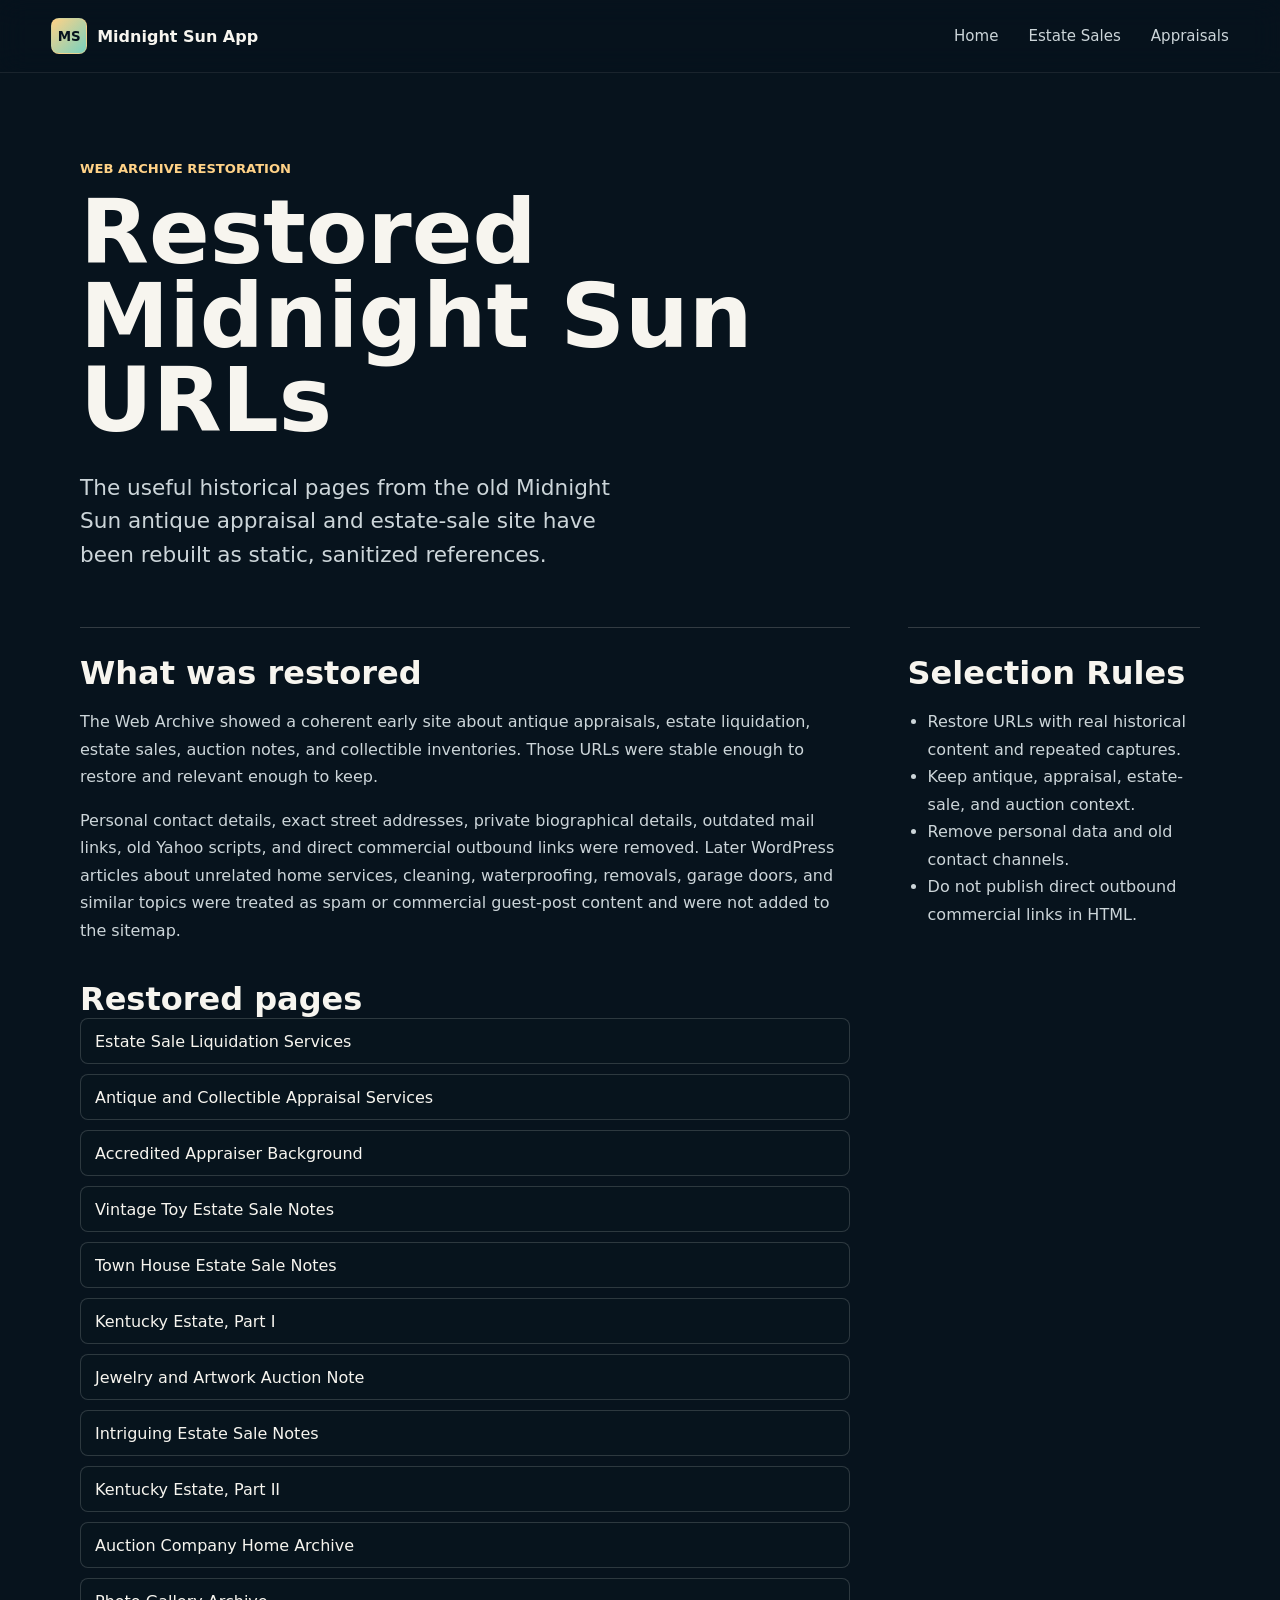
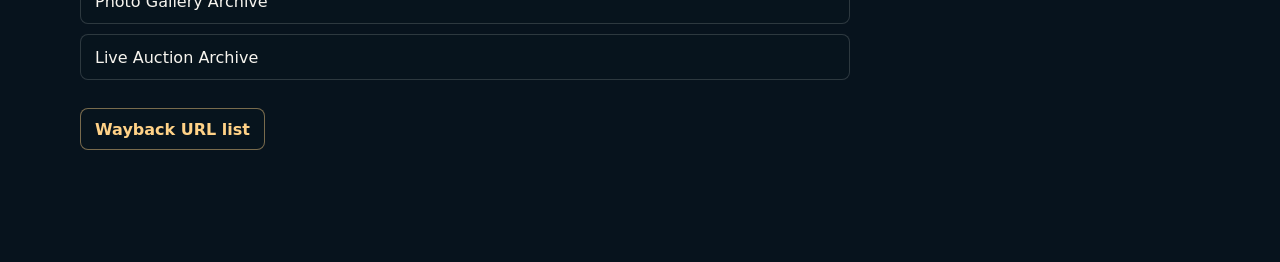
==== archive/index.html @ 5b2206c0 "Restore sanitized archive URLs" ====
<!doctype html>
<html lang="en">
<head>
  <meta charset="utf-8">
  <meta name="viewport" content="width=device-width, initial-scale=1">
  <title>Restored Midnight Sun Archive</title>
  <meta name="description" content="A clean restored index of useful historical Midnight Sun antique appraisal and estate-sale URLs.">
  <link rel="canonical" href="https://midnightsunapp.com/archive/">
  <meta property="og:type" content="website">
  <meta property="og:title" content="Restored Midnight Sun Archive">
  <meta property="og:description" content="Useful historical URLs restored without personal details, spam, or direct commercial links.">
  <meta property="og:url" content="https://midnightsunapp.com/archive/">
  <meta property="og:image" content="https://midnightsunapp.com/assets/midnight-sun-hero.png">
  <meta name="twitter:card" content="summary_large_image">
  <link rel="stylesheet" href="/styles.css">
</head>
<body class="archive-page">
  <header class="site-header" aria-label="Site header">
    <a class="brand" href="/" aria-label="Midnight Sun App home">
      <span class="brand-mark" aria-hidden="true">MS</span>
      <span>Midnight Sun App</span>
    </a>
    <nav class="nav" aria-label="Primary navigation">
      <a href="/">Home</a>
      <a href="/sun2">Estate Sales</a>
      <a href="/sun3">Appraisals</a>
    </nav>
  </header>

  <main class="content-page">
    <section class="page-hero" aria-labelledby="archive-title">
      <p class="eyebrow">Web Archive restoration</p>
      <h1 id="archive-title">Restored Midnight Sun URLs</h1>
      <p class="hero-copy">The useful historical pages from the old Midnight Sun antique appraisal and estate-sale site have been rebuilt as static, sanitized references.</p>
    </section>

    <section class="article-layout">
      <article class="article-body">
        <h2>What was restored</h2>
        <p>The Web Archive showed a coherent early site about antique appraisals, estate liquidation, estate sales, auction notes, and collectible inventories. Those URLs were stable enough to restore and relevant enough to keep.</p>
        <p>Personal contact details, exact street addresses, private biographical details, outdated mail links, old Yahoo scripts, and direct commercial outbound links were removed. Later WordPress articles about unrelated home services, cleaning, waterproofing, removals, garage doors, and similar topics were treated as spam or commercial guest-post content and were not added to the sitemap.</p>

        <h2>Restored pages</h2>
        <div class="link-grid">
          <a href="/sun2">Estate Sale Liquidation Services</a>
          <a href="/sun3">Antique and Collectible Appraisal Services</a>
          <a href="/sun4">Accredited Appraiser Background</a>
          <a href="/sun6">Vintage Toy Estate Sale Notes</a>
          <a href="/sun7">Town House Estate Sale Notes</a>
          <a href="/sun8">Kentucky Estate, Part I</a>
          <a href="/sun9">Jewelry and Artwork Auction Note</a>
          <a href="/sun10">Intriguing Estate Sale Notes</a>
          <a href="/sun11">Kentucky Estate, Part II</a>
          <a href="/home">Auction Company Home Archive</a>
          <a href="/photo_gallery">Photo Gallery Archive</a>
          <a href="/live_auctions_only">Live Auction Archive</a>
        </div>

        <div class="source-actions" aria-label="Archive sources">
          <button type="button" class="text-button" data-js-link="wayback-cdx">Wayback URL list</button>
        </div>
      </article>

      <aside class="article-aside" aria-label="Restoration notes">
        <h2>Selection Rules</h2>
        <ul>
          <li>Restore URLs with real historical content and repeated captures.</li>
          <li>Keep antique, appraisal, estate-sale, and auction context.</li>
          <li>Remove personal data and old contact channels.</li>
          <li>Do not publish direct outbound commercial links in HTML.</li>
        </ul>
      </aside>
    </section>
  </main>
  <script src="/archive-links.js" defer></script>
</body>
</html>
---- styles.css ----
:root {
  color-scheme: dark;
  --ink: #f7f5ef;
  --muted: #ccd5d9;
  --panel: rgba(8, 22, 31, 0.76);
  --panel-border: rgba(247, 245, 239, 0.16);
  --line: rgba(247, 245, 239, 0.18);
  --night: #07131d;
  --deep: #0e2630;
  --sun: #f1a642;
  --sun-bright: #ffd287;
  --teal: #76d1bf;
  --max: 1120px;
}

* {
  box-sizing: border-box;
}

html {
  scroll-behavior: smooth;
}

body {
  margin: 0;
  min-width: 320px;
  font-family: Inter, ui-sans-serif, system-ui, -apple-system, BlinkMacSystemFont, "Segoe UI", sans-serif;
  color: var(--ink);
  background: var(--night);
}

a {
  color: inherit;
}

.site-header {
  position: fixed;
  z-index: 5;
  top: 0;
  left: 0;
  right: 0;
  display: flex;
  align-items: center;
  justify-content: space-between;
  gap: 24px;
  width: 100%;
  padding: 18px clamp(18px, 4vw, 54px);
  background: rgba(7, 19, 29, 0.68);
  border-bottom: 1px solid rgba(247, 245, 239, 0.08);
  backdrop-filter: blur(14px);
}

.brand {
  display: inline-flex;
  align-items: center;
  gap: 10px;
  min-width: 0;
  text-decoration: none;
  font-weight: 700;
}

.brand-mark {
  display: inline-grid;
  place-items: center;
  width: 36px;
  height: 36px;
  flex: 0 0 auto;
  border: 1px solid rgba(255, 210, 135, 0.5);
  border-radius: 8px;
  color: var(--night);
  background: linear-gradient(135deg, var(--sun-bright), var(--teal));
  font-size: 0.84rem;
}

.nav {
  display: flex;
  align-items: center;
  justify-content: flex-end;
  gap: clamp(14px, 3vw, 30px);
  color: var(--muted);
  font-size: 0.94rem;
}

.nav a {
  text-decoration: none;
}

.nav a:hover {
  color: var(--ink);
}

.hero {
  position: relative;
  display: grid;
  align-items: center;
  min-height: 82svh;
  padding: 120px clamp(18px, 4vw, 54px) 64px;
  overflow: hidden;
}

.hero-image,
.hero-scrim {
  position: absolute;
  inset: 0;
  width: 100%;
  height: 100%;
}

.hero-image {
  object-fit: cover;
}

.hero-scrim {
  background:
    linear-gradient(90deg, rgba(7, 19, 29, 0.95) 0%, rgba(7, 19, 29, 0.72) 35%, rgba(7, 19, 29, 0.22) 74%),
    linear-gradient(0deg, rgba(7, 19, 29, 0.82) 0%, rgba(7, 19, 29, 0) 44%);
}

.hero-content {
  position: relative;
  z-index: 1;
  width: min(680px, 100%);
  padding-top: 28px;
}

.eyebrow {
  margin: 0 0 14px;
  color: var(--sun-bright);
  font-size: 0.82rem;
  font-weight: 800;
  text-transform: uppercase;
}

h1,
h2,
h3,
p {
  overflow-wrap: anywhere;
}

h1 {
  margin: 0;
  font-size: clamp(3.4rem, 11vw, 7.5rem);
  line-height: 0.94;
}

.hero-copy {
  width: min(560px, 100%);
  margin: 28px 0 0;
  color: var(--muted);
  font-size: clamp(1.08rem, 2vw, 1.35rem);
  line-height: 1.55;
}

.hero-actions {
  display: flex;
  flex-wrap: wrap;
  gap: 12px;
  margin-top: 32px;
}

.button {
  display: inline-flex;
  align-items: center;
  justify-content: center;
  min-height: 46px;
  padding: 0 18px;
  border-radius: 8px;
  font-weight: 800;
  text-decoration: none;
}

.button.primary {
  color: var(--night);
  background: var(--sun-bright);
}

.button.secondary {
  border: 1px solid rgba(247, 245, 239, 0.26);
  color: var(--ink);
  background: rgba(8, 22, 31, 0.46);
}

.status-band {
  display: grid;
  grid-template-columns: repeat(3, minmax(0, 1fr));
  gap: 1px;
  background: var(--line);
  border-top: 1px solid var(--line);
  border-bottom: 1px solid var(--line);
}

.status-item {
  min-height: 112px;
  padding: 24px clamp(18px, 4vw, 54px);
  background: var(--deep);
}

.status-item strong,
.status-item span {
  display: block;
}

.status-item strong {
  color: var(--sun-bright);
  font-size: 0.78rem;
  text-transform: uppercase;
}

.status-item span {
  margin-top: 10px;
  color: var(--ink);
  font-size: clamp(1.05rem, 2vw, 1.3rem);
  font-weight: 750;
}

.section {
  display: grid;
  grid-template-columns: minmax(0, 0.9fr) minmax(0, 1.1fr);
  gap: clamp(28px, 6vw, 72px);
  width: min(var(--max), calc(100% - 36px));
  margin: 0 auto;
  padding: clamp(58px, 9vw, 104px) 0;
}

.section-copy h2 {
  margin: 0;
  font-size: clamp(2rem, 5vw, 4rem);
  line-height: 1.03;
}

.section-copy p:not(.eyebrow) {
  margin: 22px 0 0;
  color: var(--muted);
  font-size: 1.05rem;
  line-height: 1.75;
}

.principles-grid {
  display: grid;
  grid-template-columns: repeat(3, minmax(0, 1fr));
  gap: 14px;
}

.principle {
  min-height: 212px;
  padding: 22px;
  border: 1px solid var(--panel-border);
  border-radius: 8px;
  background: var(--panel);
}

.principle h3 {
  margin: 0;
  font-size: 1.18rem;
}

.principle p {
  margin: 14px 0 0;
  color: var(--muted);
  line-height: 1.65;
}

.archive-band {
  display: grid;
  grid-template-columns: minmax(0, 1fr) minmax(260px, 0.72fr);
  gap: clamp(24px, 5vw, 64px);
  width: min(var(--max), calc(100% - 36px));
  margin: 0 auto clamp(56px, 8vw, 96px);
  padding: clamp(28px, 5vw, 44px) 0 0;
  border-top: 1px solid var(--line);
}

.archive-band h2 {
  margin: 0;
  font-size: clamp(1.7rem, 3.5vw, 3rem);
  line-height: 1.08;
}

.archive-band p:not(.eyebrow) {
  margin: 18px 0 0;
  color: var(--muted);
  line-height: 1.72;
}

.archive-links,
.link-grid {
  display: grid;
  gap: 10px;
}

.archive-links a,
.link-grid a {
  display: flex;
  align-items: center;
  min-height: 46px;
  padding: 12px 14px;
  border: 1px solid var(--panel-border);
  border-radius: 8px;
  color: var(--ink);
  background: rgba(8, 22, 31, 0.56);
  text-decoration: none;
}

.archive-links a:hover,
.link-grid a:hover {
  border-color: rgba(255, 210, 135, 0.58);
  background: rgba(18, 42, 50, 0.78);
}

.archive-page .site-header {
  position: sticky;
}

.content-page {
  min-height: 100svh;
}

.page-hero {
  width: min(var(--max), calc(100% - 36px));
  margin: 0 auto;
  padding: clamp(54px, 8vw, 88px) 0 clamp(34px, 5vw, 56px);
}

.page-hero h1 {
  max-width: 900px;
  font-size: clamp(2.5rem, 7vw, 5.6rem);
}

.article-layout {
  display: grid;
  grid-template-columns: minmax(0, 1fr) minmax(260px, 0.38fr);
  gap: clamp(24px, 5vw, 58px);
  width: min(var(--max), calc(100% - 36px));
  margin: 0 auto;
  padding: 0 0 clamp(64px, 9vw, 112px);
}

.article-body,
.article-aside {
  border-top: 1px solid var(--line);
  padding-top: 26px;
}

.article-body h2,
.article-aside h2 {
  margin: 0;
  font-size: clamp(1.3rem, 2.6vw, 2rem);
}

.article-body h2:not(:first-child) {
  margin-top: 36px;
}

.article-body p,
.article-body li,
.article-aside li {
  color: var(--muted);
  line-height: 1.72;
}

.article-body p {
  margin: 16px 0 0;
}

.article-body ul,
.article-aside ul {
  margin: 16px 0 0;
  padding-left: 20px;
}

.article-aside a {
  color: var(--ink);
}

.source-actions {
  display: flex;
  flex-wrap: wrap;
  gap: 10px;
  margin-top: 28px;
}

.text-button {
  min-height: 42px;
  padding: 0 14px;
  border: 1px solid rgba(255, 210, 135, 0.46);
  border-radius: 8px;
  color: var(--sun-bright);
  background: rgba(8, 22, 31, 0.5);
  font: inherit;
  font-weight: 800;
  cursor: pointer;
}

.text-button:hover {
  background: rgba(255, 210, 135, 0.12);
}

@media (max-width: 760px) {
  .site-header {
    position: absolute;
    align-items: flex-start;
    padding-top: 14px;
  }

  .nav {
    gap: 12px;
    font-size: 0.86rem;
  }

  .hero {
    min-height: 78svh;
    padding-top: 104px;
  }

  .status-band,
  .section,
  .principles-grid,
  .archive-band,
  .article-layout {
    grid-template-columns: 1fr;
  }

  .status-item {
    min-height: 90px;
  }

  .archive-page .site-header {
    position: static;
  }

  .page-hero {
    padding-top: 40px;
  }
}

@media (max-width: 460px) {
  .site-header {
    gap: 12px;
  }

  .brand {
    font-size: 0.92rem;
  }

  .brand-mark {
    width: 32px;
    height: 32px;
  }

  .nav {
    flex-direction: column;
    align-items: flex-end;
    gap: 6px;
  }

  .hero-actions {
    flex-direction: column;
    align-items: stretch;
  }
}
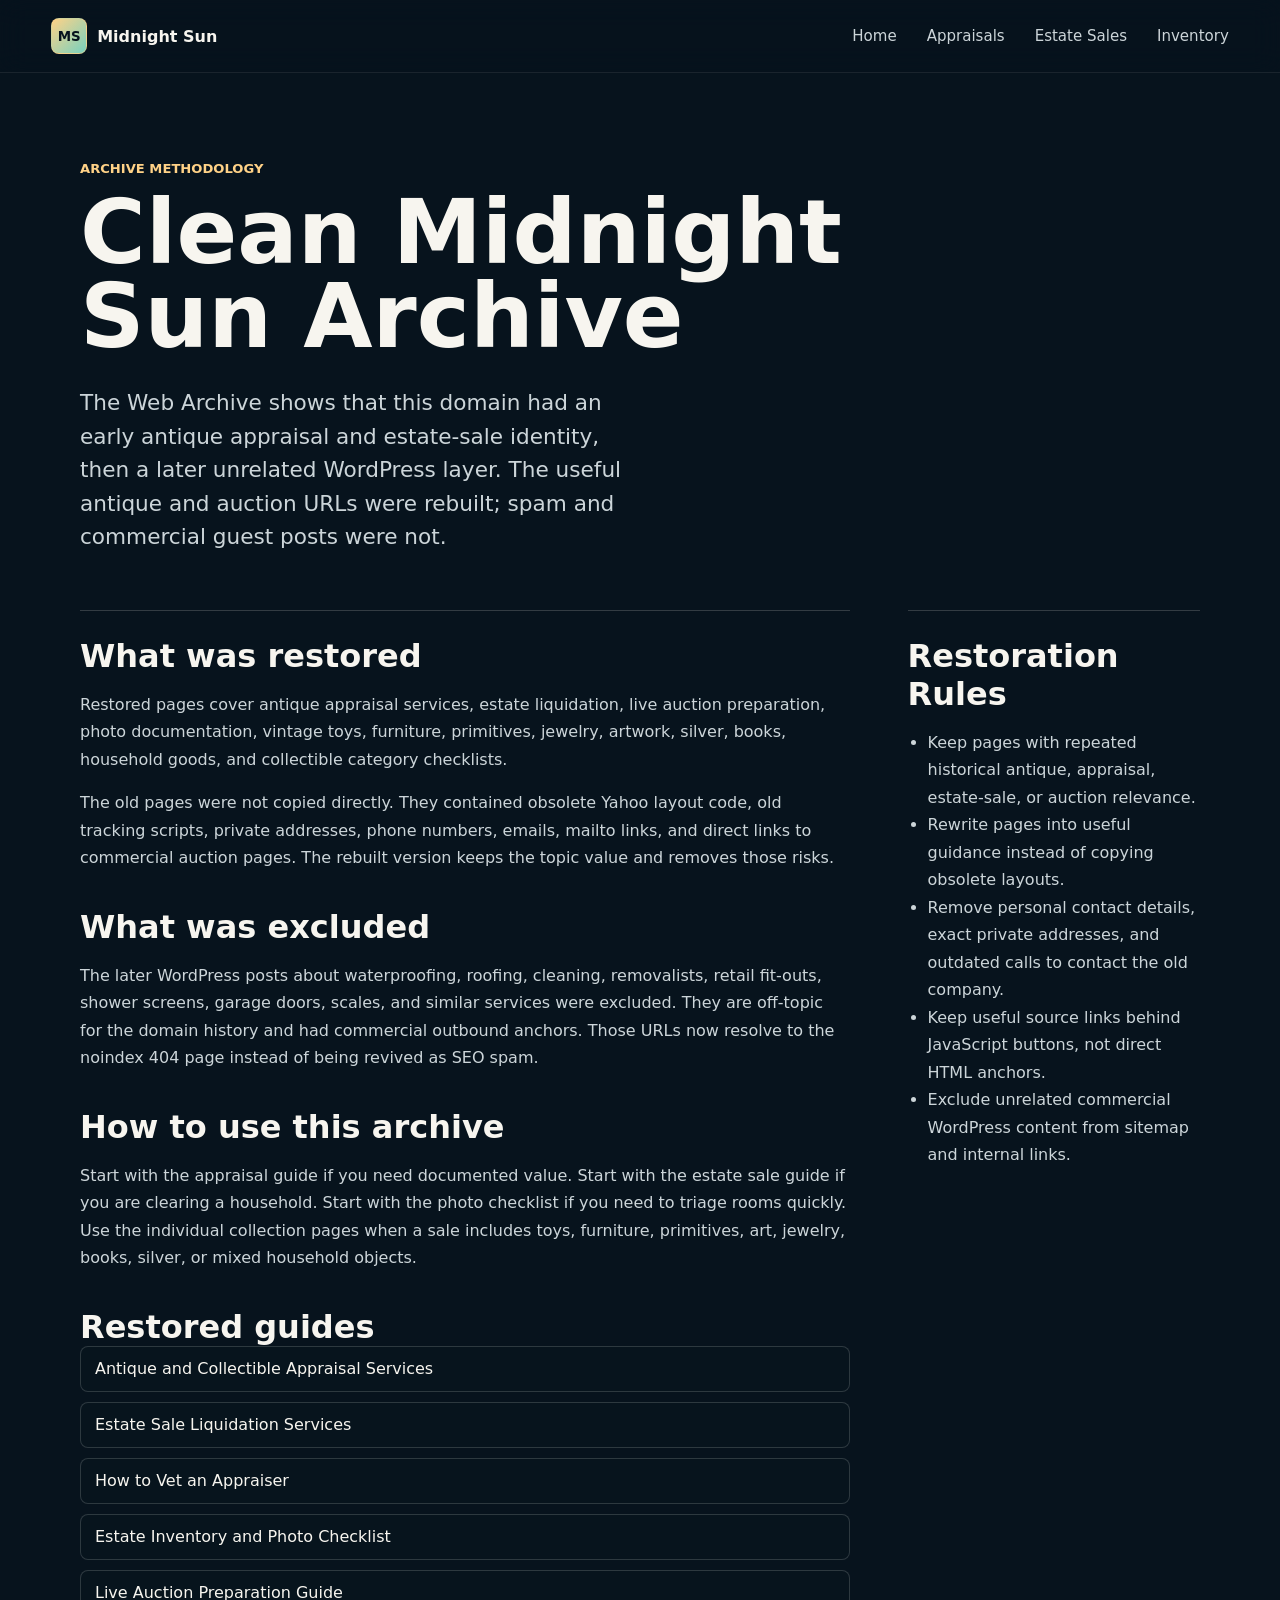
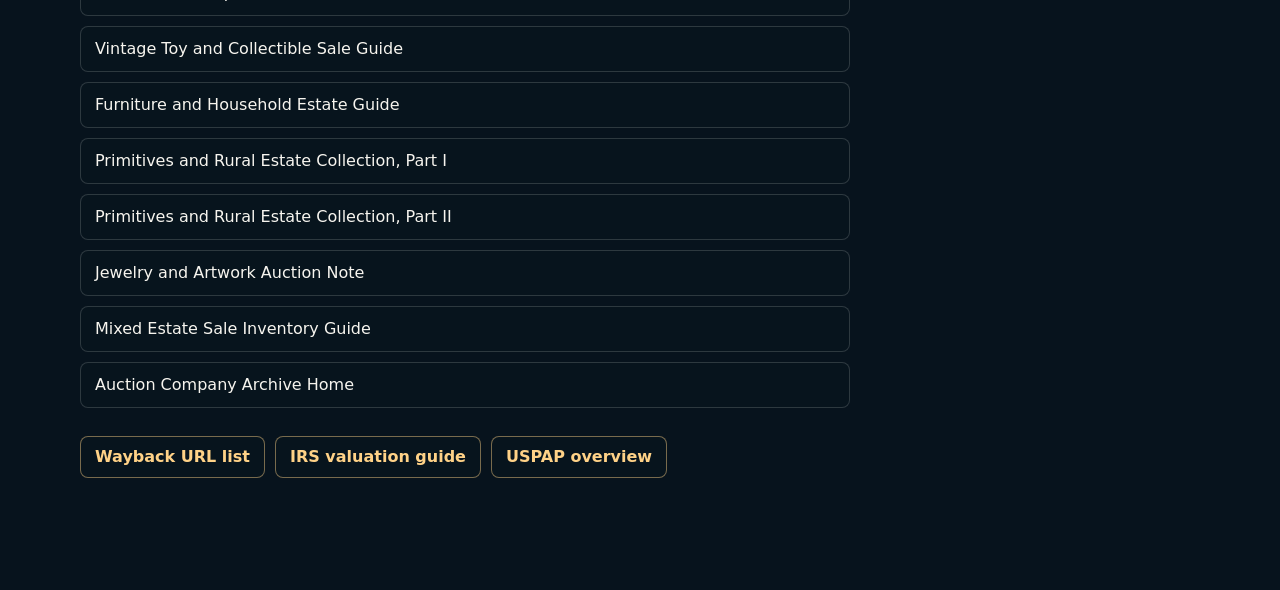
==== commit cfa4072b: "Replace archive placeholders with useful guides" ====
--- a/archive/index.html
+++ b/archive/index.html
@@ -3,71 +3,81 @@
 <head>
   <meta charset="utf-8">
   <meta name="viewport" content="width=device-width, initial-scale=1">
-  <title>Restored Midnight Sun Archive</title>
-  <meta name="description" content="A clean restored index of useful historical Midnight Sun antique appraisal and estate-sale URLs.">
+  <title>Clean Midnight Sun Archive</title>
+  <meta name="description" content="Index of restored Midnight Sun antique appraisal, estate sale, auction, and collectible inventory guides, with spam and personal data removed.">
   <link rel="canonical" href="https://midnightsunapp.com/archive/">
   <meta property="og:type" content="website">
-  <meta property="og:title" content="Restored Midnight Sun Archive">
-  <meta property="og:description" content="Useful historical URLs restored without personal details, spam, or direct commercial links.">
+  <meta property="og:title" content="Clean Midnight Sun Archive">
+  <meta property="og:description" content="Useful historical URLs rebuilt into practical guides without personal data or direct commercial links.">
   <meta property="og:url" content="https://midnightsunapp.com/archive/">
-  <meta property="og:image" content="https://midnightsunapp.com/assets/midnight-sun-hero.png">
+  <meta property="og:image" content="https://midnightsunapp.com/assets/antique-appraisal-hero.png">
   <meta name="twitter:card" content="summary_large_image">
   <link rel="stylesheet" href="/styles.css">
 </head>
 <body class="archive-page">
   <header class="site-header" aria-label="Site header">
-    <a class="brand" href="/" aria-label="Midnight Sun App home">
+    <a class="brand" href="/" aria-label="Midnight Sun home">
       <span class="brand-mark" aria-hidden="true">MS</span>
-      <span>Midnight Sun App</span>
+      <span>Midnight Sun</span>
     </a>
     <nav class="nav" aria-label="Primary navigation">
       <a href="/">Home</a>
+      <a href="/sun3">Appraisals</a>
       <a href="/sun2">Estate Sales</a>
-      <a href="/sun3">Appraisals</a>
+      <a href="/photo_gallery">Inventory</a>
     </nav>
   </header>
 
   <main class="content-page">
     <section class="page-hero" aria-labelledby="archive-title">
-      <p class="eyebrow">Web Archive restoration</p>
-      <h1 id="archive-title">Restored Midnight Sun URLs</h1>
-      <p class="hero-copy">The useful historical pages from the old Midnight Sun antique appraisal and estate-sale site have been rebuilt as static, sanitized references.</p>
+      <p class="eyebrow">Archive methodology</p>
+      <h1 id="archive-title">Clean Midnight Sun Archive</h1>
+      <p class="hero-copy">The Web Archive shows that this domain had an early antique appraisal and estate-sale identity, then a later unrelated WordPress layer. The useful antique and auction URLs were rebuilt; spam and commercial guest posts were not.</p>
     </section>
 
     <section class="article-layout">
       <article class="article-body">
         <h2>What was restored</h2>
-        <p>The Web Archive showed a coherent early site about antique appraisals, estate liquidation, estate sales, auction notes, and collectible inventories. Those URLs were stable enough to restore and relevant enough to keep.</p>
-        <p>Personal contact details, exact street addresses, private biographical details, outdated mail links, old Yahoo scripts, and direct commercial outbound links were removed. Later WordPress articles about unrelated home services, cleaning, waterproofing, removals, garage doors, and similar topics were treated as spam or commercial guest-post content and were not added to the sitemap.</p>
+        <p>Restored pages cover antique appraisal services, estate liquidation, live auction preparation, photo documentation, vintage toys, furniture, primitives, jewelry, artwork, silver, books, household goods, and collectible category checklists.</p>
+        <p>The old pages were not copied directly. They contained obsolete Yahoo layout code, old tracking scripts, private addresses, phone numbers, emails, mailto links, and direct links to commercial auction pages. The rebuilt version keeps the topic value and removes those risks.</p>
 
-        <h2>Restored pages</h2>
+        <h2>What was excluded</h2>
+        <p>The later WordPress posts about waterproofing, roofing, cleaning, removalists, retail fit-outs, shower screens, garage doors, scales, and similar services were excluded. They are off-topic for the domain history and had commercial outbound anchors. Those URLs now resolve to the noindex 404 page instead of being revived as SEO spam.</p>
+
+        <h2>How to use this archive</h2>
+        <p>Start with the appraisal guide if you need documented value. Start with the estate sale guide if you are clearing a household. Start with the photo checklist if you need to triage rooms quickly. Use the individual collection pages when a sale includes toys, furniture, primitives, art, jewelry, books, silver, or mixed household objects.</p>
+
+        <h2>Restored guides</h2>
         <div class="link-grid">
+          <a href="/sun3">Antique and Collectible Appraisal Services</a>
           <a href="/sun2">Estate Sale Liquidation Services</a>
-          <a href="/sun3">Antique and Collectible Appraisal Services</a>
-          <a href="/sun4">Accredited Appraiser Background</a>
-          <a href="/sun6">Vintage Toy Estate Sale Notes</a>
-          <a href="/sun7">Town House Estate Sale Notes</a>
-          <a href="/sun8">Kentucky Estate, Part I</a>
+          <a href="/sun4">How to Vet an Appraiser</a>
+          <a href="/photo_gallery">Estate Inventory and Photo Checklist</a>
+          <a href="/live_auctions_only">Live Auction Preparation Guide</a>
+          <a href="/sun6">Vintage Toy and Collectible Sale Guide</a>
+          <a href="/sun7">Furniture and Household Estate Guide</a>
+          <a href="/sun8">Primitives and Rural Estate Collection, Part I</a>
+          <a href="/sun11">Primitives and Rural Estate Collection, Part II</a>
           <a href="/sun9">Jewelry and Artwork Auction Note</a>
-          <a href="/sun10">Intriguing Estate Sale Notes</a>
-          <a href="/sun11">Kentucky Estate, Part II</a>
-          <a href="/home">Auction Company Home Archive</a>
-          <a href="/photo_gallery">Photo Gallery Archive</a>
-          <a href="/live_auctions_only">Live Auction Archive</a>
+          <a href="/sun10">Mixed Estate Sale Inventory Guide</a>
+          <a href="/home">Auction Company Archive Home</a>
         </div>
 
         <div class="source-actions" aria-label="Archive sources">
           <button type="button" class="text-button" data-js-link="wayback-cdx">Wayback URL list</button>
+          <button type="button" class="text-button" data-js-link="source-irs-pub561">IRS valuation guide</button>
+          <button type="button" class="text-button" data-js-link="source-uspap">USPAP overview</button>
         </div>
       </article>
 
-      <aside class="article-aside" aria-label="Restoration notes">
-        <h2>Selection Rules</h2>
+      <aside class="article-aside" aria-label="Restoration rules">
+        <h2>Restoration Rules</h2>
         <ul>
-          <li>Restore URLs with real historical content and repeated captures.</li>
-          <li>Keep antique, appraisal, estate-sale, and auction context.</li>
-          <li>Remove personal data and old contact channels.</li>
-          <li>Do not publish direct outbound commercial links in HTML.</li>
+          <li>Keep pages with repeated historical antique, appraisal, estate-sale, or auction relevance.</li>
+          <li>Rewrite pages into useful guidance instead of copying obsolete layouts.</li>
+          <li>Remove personal contact details, exact private addresses, and outdated calls to contact the old company.</li>
+          <li>Keep useful source links behind JavaScript buttons, not direct HTML anchors.</li>
+          <li>Exclude unrelated commercial WordPress content from sitemap and internal links.</li>
         </ul>
       </aside>
     </section>
--- a/styles.css
+++ b/styles.css
@@ -261,6 +261,64 @@
   line-height: 1.65;
 }
 
+.guide-band {
+  width: min(var(--max), calc(100% - 36px));
+  margin: 0 auto;
+  padding: clamp(54px, 8vw, 90px) 0;
+  border-top: 1px solid var(--line);
+  border-bottom: 1px solid var(--line);
+}
+
+.guide-band h2 {
+  max-width: 780px;
+  margin: 0;
+  font-size: clamp(1.9rem, 4vw, 3.4rem);
+  line-height: 1.08;
+}
+
+.checklist-grid,
+.compact-grid,
+.fact-list {
+  display: grid;
+  grid-template-columns: repeat(2, minmax(0, 1fr));
+  gap: 14px;
+  margin-top: 28px;
+}
+
+.checklist-grid article,
+.compact-grid article,
+.fact-list article {
+  min-height: 172px;
+  padding: 22px;
+  border: 1px solid var(--panel-border);
+  border-radius: 8px;
+  background: var(--panel);
+}
+
+.checklist-grid h3,
+.compact-grid h3,
+.fact-list h3 {
+  margin: 0;
+  font-size: 1.05rem;
+}
+
+.checklist-grid p,
+.compact-grid p,
+.fact-list p {
+  margin: 12px 0 0;
+  color: var(--muted);
+  line-height: 1.65;
+}
+
+.fact-list {
+  align-content: start;
+  margin-top: 0;
+}
+
+.fact-list .source-actions {
+  grid-column: 1 / -1;
+}
+
 .archive-band {
   display: grid;
   grid-template-columns: minmax(0, 1fr) minmax(260px, 0.72fr);
@@ -364,9 +422,26 @@
 }
 
 .article-body ul,
-.article-aside ul {
+.article-aside ul,
+.article-body ol {
   margin: 16px 0 0;
   padding-left: 20px;
+}
+
+.article-body strong {
+  color: var(--ink);
+}
+
+.step-list {
+  display: grid;
+  gap: 12px;
+}
+
+.step-list li {
+  padding: 14px 16px;
+  border: 1px solid var(--panel-border);
+  border-radius: 8px;
+  background: rgba(8, 22, 31, 0.44);
 }
 
 .article-aside a {
@@ -416,9 +491,16 @@
   .status-band,
   .section,
   .principles-grid,
+  .checklist-grid,
+  .compact-grid,
+  .fact-list,
   .archive-band,
   .article-layout {
     grid-template-columns: 1fr;
+  }
+
+  .fact-list {
+    margin-top: 28px;
   }
 
   .status-item {
